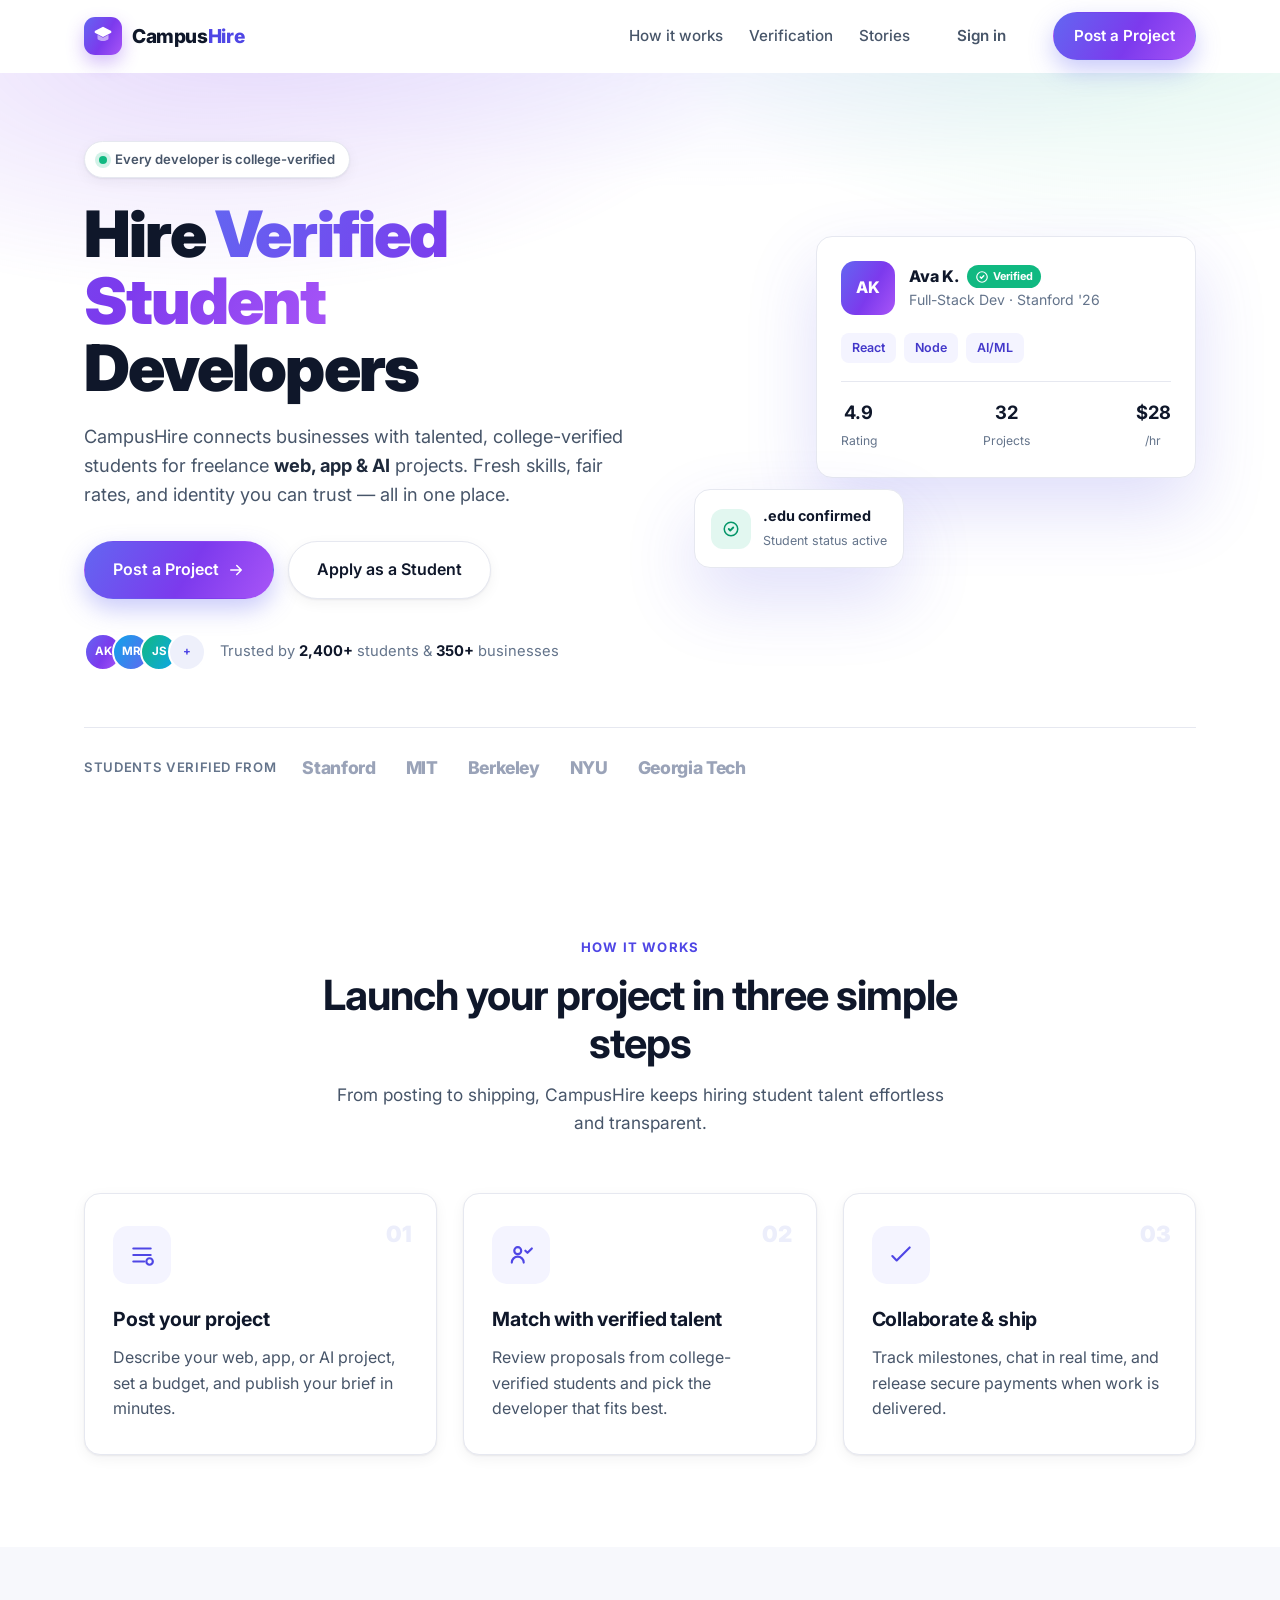
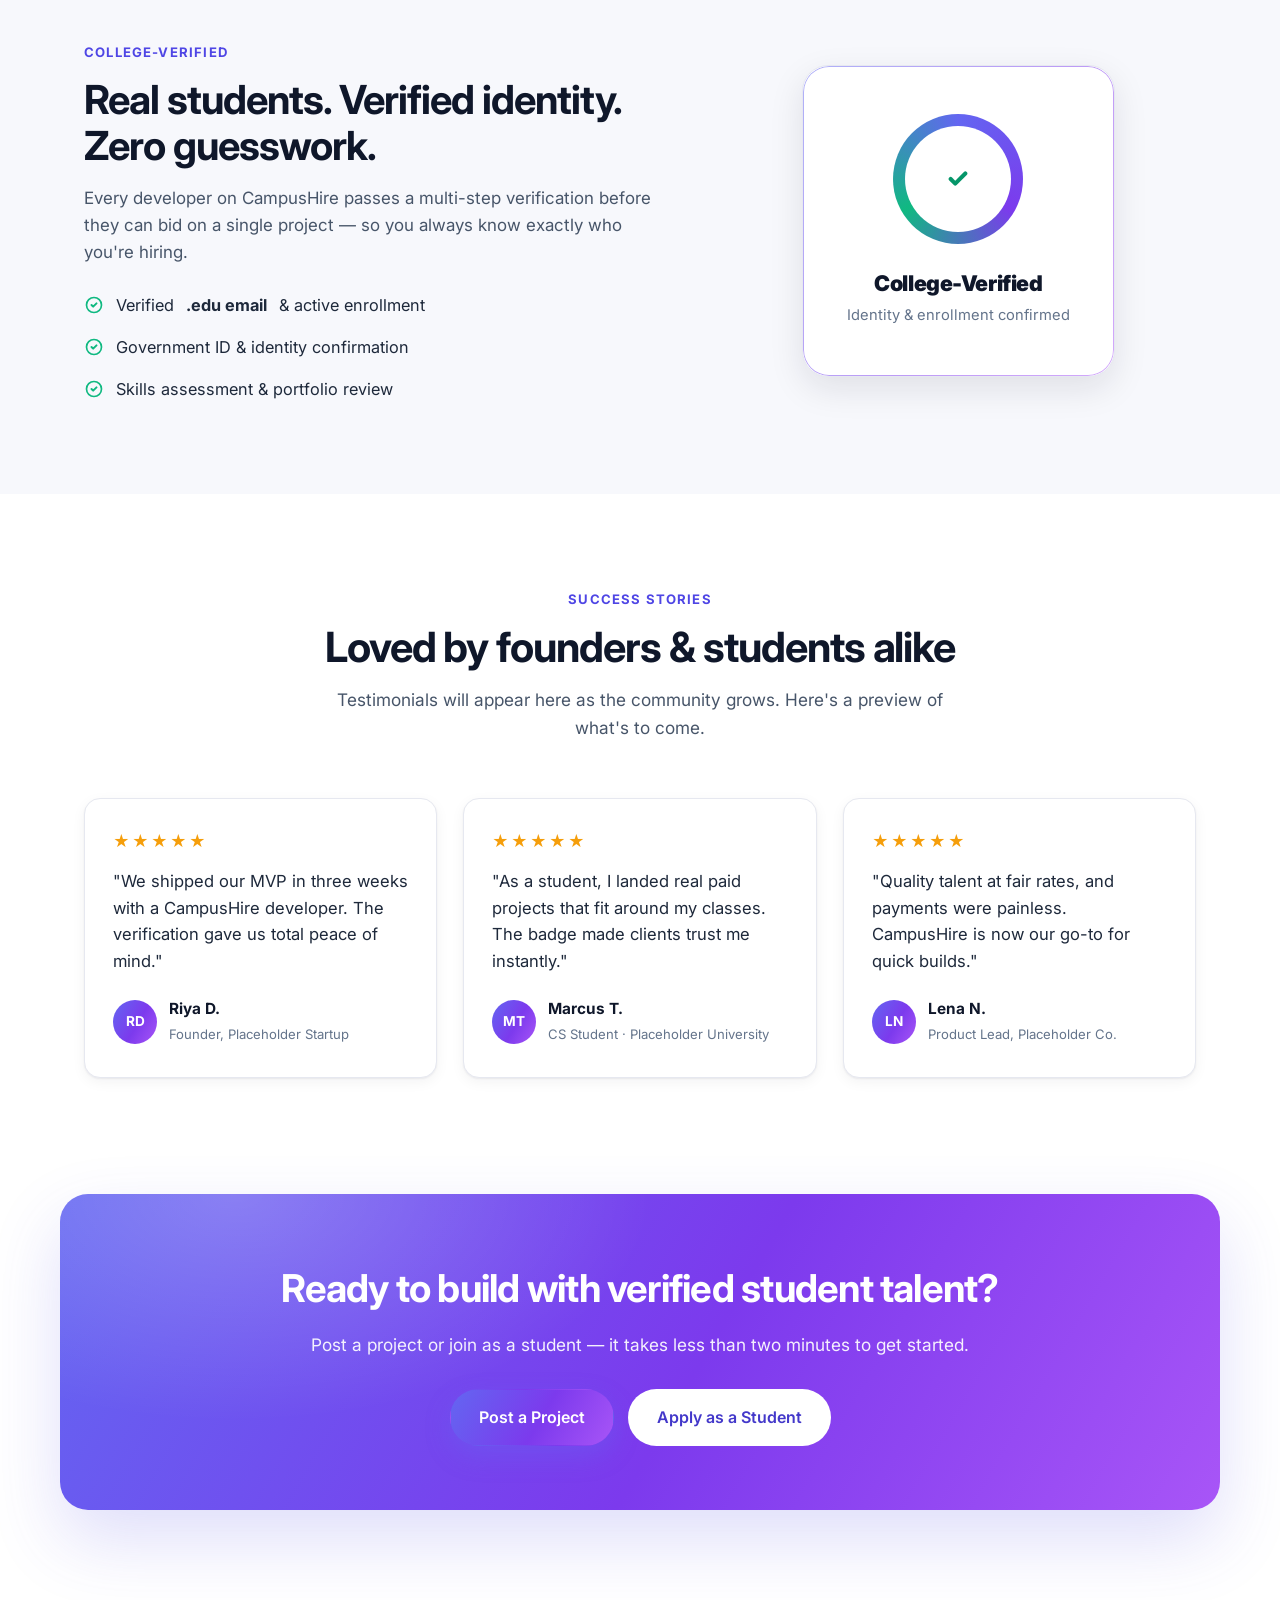
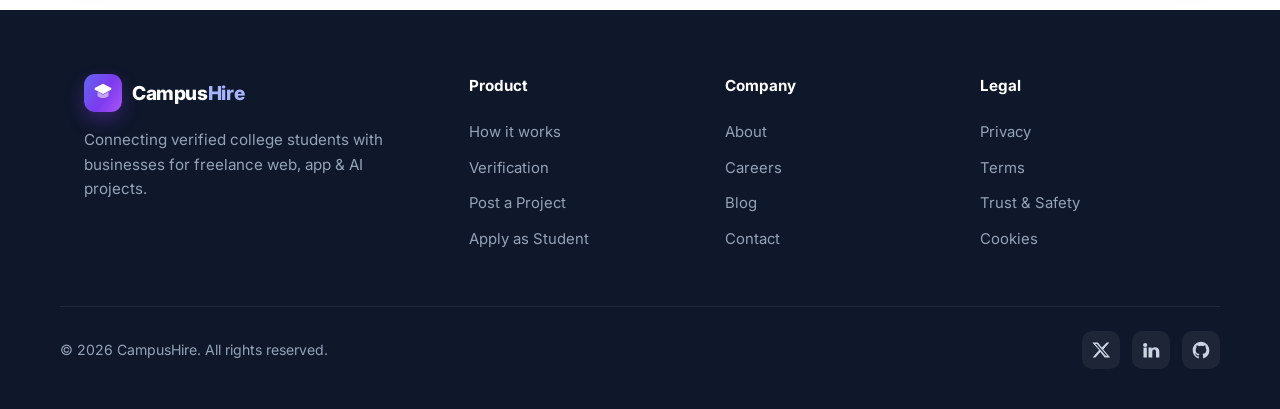
==== index.html @ ed6acf0d "Add CampusHire SaaS landing page - Hero with 'Hire Verified Student Developers' headline, subheadlin" ====
<!DOCTYPE html>
<html lang="en">
<head>
  <meta charset="UTF-8" />
  <meta name="viewport" content="width=device-width, initial-scale=1.0" />
  <meta name="description" content="CampusHire connects verified college student developers with businesses for freelance web, app, and AI projects." />
  <title>CampusHire — Hire Verified Student Developers</title>
  <link rel="preconnect" href="https://fonts.googleapis.com" />
  <link rel="preconnect" href="https://fonts.gstatic.com" crossorigin />
  <link href="https://fonts.googleapis.com/css2?family=Inter:wght@400;500;600;700;800;900&display=swap" rel="stylesheet" />
  <link rel="stylesheet" href="styles.css" />
</head>
<body>

  <!-- ============ NAVBAR ============ -->
  <header class="nav" id="nav">
    <div class="container nav__inner">
      <a href="#" class="brand" aria-label="CampusHire home">
        <span class="brand__mark">
          <svg width="22" height="22" viewBox="0 0 24 24" fill="none" aria-hidden="true">
            <path d="M12 2 3 6.5v2L12 13l9-4.5v-2L12 2Z" fill="currentColor"/>
            <path d="M6 10.5v4.2c0 .6.35 1.15.9 1.42C8.5 16.9 10.2 17.5 12 17.5s3.5-.6 5.1-1.38c.55-.27.9-.82.9-1.42v-4.2L12 14l-6-3.5Z" fill="currentColor" opacity=".55"/>
          </svg>
        </span>
        <span class="brand__name">Campus<span>Hire</span></span>
      </a>

      <nav class="nav__links" id="navLinks" aria-label="Primary">
        <a href="#how">How it works</a>
        <a href="#verified">Verification</a>
        <a href="#testimonials">Stories</a>
        <a href="#" class="btn btn--ghost">Sign in</a>
        <a href="#cta" class="btn btn--primary">Post a Project</a>
      </nav>

      <button class="nav__toggle" id="navToggle" aria-label="Toggle menu" aria-expanded="false">
        <span></span><span></span><span></span>
      </button>
    </div>
  </header>

  <main>
    <!-- ============ HERO ============ -->
    <section class="hero">
      <div class="hero__glow" aria-hidden="true"></div>
      <div class="container hero__inner">
        <div class="hero__copy">
          <span class="pill">
            <span class="pill__dot"></span>
            Every developer is college-verified
          </span>
          <h1 class="hero__title">
            Hire <span class="grad">Verified Student</span> Developers
          </h1>
          <p class="hero__sub">
            CampusHire connects businesses with talented, college-verified students for
            freelance <strong>web, app &amp; AI</strong> projects. Fresh skills, fair rates,
            and identity you can trust — all in one place.
          </p>
          <div class="hero__cta">
            <a href="#cta" class="btn btn--primary btn--lg">
              Post a Project
              <svg width="18" height="18" viewBox="0 0 24 24" fill="none" aria-hidden="true"><path d="M5 12h14M13 6l6 6-6 6" stroke="currentColor" stroke-width="2" stroke-linecap="round" stroke-linejoin="round"/></svg>
            </a>
            <a href="#cta" class="btn btn--outline btn--lg">Apply as a Student</a>
          </div>
          <div class="hero__proof">
            <div class="avatars" aria-hidden="true">
              <span>AK</span><span>MR</span><span>JS</span><span>+</span>
            </div>
            <p>Trusted by <strong>2,400+</strong> students &amp; <strong>350+</strong> businesses</p>
          </div>
        </div>

        <!-- Hero visual / mock profile card -->
        <div class="hero__visual" aria-hidden="true">
          <div class="mockcard mockcard--main">
            <div class="mockcard__head">
              <div class="mockcard__avatar">AK</div>
              <div>
                <div class="mockcard__name">
                  Ava K.
                  <span class="verified">
                    <svg width="14" height="14" viewBox="0 0 24 24" fill="none"><path d="m9 12 2 2 4-4" stroke="#fff" stroke-width="2.4" stroke-linecap="round" stroke-linejoin="round"/><circle cx="12" cy="12" r="9" stroke="#fff" stroke-width="2"/></svg>
                    Verified
                  </span>
                </div>
                <div class="mockcard__role">Full-Stack Dev · Stanford '26</div>
              </div>
            </div>
            <div class="mockcard__tags">
              <span>React</span><span>Node</span><span>AI/ML</span>
            </div>
            <div class="mockcard__stats">
              <div><strong>4.9</strong><small>Rating</small></div>
              <div><strong>32</strong><small>Projects</small></div>
              <div><strong>$28</strong><small>/hr</small></div>
            </div>
          </div>
          <div class="mockcard mockcard--float">
            <div class="mockcard__badge">
              <svg width="18" height="18" viewBox="0 0 24 24" fill="none"><path d="m9 12 2 2 4-4" stroke="currentColor" stroke-width="2.4" stroke-linecap="round" stroke-linejoin="round"/><circle cx="12" cy="12" r="9" stroke="currentColor" stroke-width="2"/></svg>
            </div>
            <div>
              <strong>.edu confirmed</strong>
              <small>Student status active</small>
            </div>
          </div>
        </div>
      </div>

      <!-- Logo strip -->
      <div class="container">
        <div class="logostrip">
          <span>Students verified from</span>
          <div class="logostrip__list">
            <span>Stanford</span><span>MIT</span><span>Berkeley</span><span>NYU</span><span>Georgia Tech</span>
          </div>
        </div>
      </div>
    </section>

    <!-- ============ HOW IT WORKS ============ -->
    <section class="section" id="how">
      <div class="container">
        <div class="section__head">
          <span class="eyebrow">How it works</span>
          <h2>Launch your project in three simple steps</h2>
          <p>From posting to shipping, CampusHire keeps hiring student talent effortless and transparent.</p>
        </div>

        <div class="steps">
          <article class="step">
            <span class="step__num">01</span>
            <div class="step__icon">
              <svg width="26" height="26" viewBox="0 0 24 24" fill="none"><path d="M4 6h16M4 12h16M4 18h10" stroke="currentColor" stroke-width="2" stroke-linecap="round"/><circle cx="19" cy="18" r="3" stroke="currentColor" stroke-width="2"/></svg>
            </div>
            <h3>Post your project</h3>
            <p>Describe your web, app, or AI project, set a budget, and publish your brief in minutes.</p>
          </article>

          <article class="step">
            <span class="step__num">02</span>
            <div class="step__icon">
              <svg width="26" height="26" viewBox="0 0 24 24" fill="none"><circle cx="9" cy="8" r="3.2" stroke="currentColor" stroke-width="2"/><path d="M3.5 19a5.5 5.5 0 0 1 11 0" stroke="currentColor" stroke-width="2" stroke-linecap="round"/><path d="m16 8 2 2 4-4" stroke="currentColor" stroke-width="2" stroke-linecap="round" stroke-linejoin="round"/></svg>
            </div>
            <h3>Match with verified talent</h3>
            <p>Review proposals from college-verified students and pick the developer that fits best.</p>
          </article>

          <article class="step">
            <span class="step__num">03</span>
            <div class="step__icon">
              <svg width="26" height="26" viewBox="0 0 24 24" fill="none"><path d="M4 13l4 4L20 5" stroke="currentColor" stroke-width="2" stroke-linecap="round" stroke-linejoin="round"/></svg>
            </div>
            <h3>Collaborate &amp; ship</h3>
            <p>Track milestones, chat in real time, and release secure payments when work is delivered.</p>
          </article>
        </div>
      </div>
    </section>

    <!-- ============ TRUST / VERIFICATION ============ -->
    <section class="section section--tint" id="verified">
      <div class="container verify">
        <div class="verify__copy">
          <span class="eyebrow">College-verified</span>
          <h2>Real students. Verified identity. Zero guesswork.</h2>
          <p>Every developer on CampusHire passes a multi-step verification before they can bid on a single project — so you always know exactly who you're hiring.</p>
          <ul class="checklist">
            <li>
              <svg width="20" height="20" viewBox="0 0 24 24" fill="none"><path d="m9 12 2 2 4-4" stroke="currentColor" stroke-width="2.4" stroke-linecap="round" stroke-linejoin="round"/><circle cx="12" cy="12" r="9" stroke="currentColor" stroke-width="2"/></svg>
              Verified <strong>.edu email</strong> &amp; active enrollment
            </li>
            <li>
              <svg width="20" height="20" viewBox="0 0 24 24" fill="none"><path d="m9 12 2 2 4-4" stroke="currentColor" stroke-width="2.4" stroke-linecap="round" stroke-linejoin="round"/><circle cx="12" cy="12" r="9" stroke="currentColor" stroke-width="2"/></svg>
              Government ID &amp; identity confirmation
            </li>
            <li>
              <svg width="20" height="20" viewBox="0 0 24 24" fill="none"><path d="m9 12 2 2 4-4" stroke="currentColor" stroke-width="2.4" stroke-linecap="round" stroke-linejoin="round"/><circle cx="12" cy="12" r="9" stroke="currentColor" stroke-width="2"/></svg>
              Skills assessment &amp; portfolio review
            </li>
          </ul>
        </div>

        <!-- Verified badge concept -->
        <div class="verify__badge">
          <div class="badge">
            <div class="badge__ring">
              <div class="badge__core">
                <svg width="44" height="44" viewBox="0 0 24 24" fill="none"><path d="m8 12 2.5 2.5L16 9" stroke="currentColor" stroke-width="2.2" stroke-linecap="round" stroke-linejoin="round"/></svg>
              </div>
            </div>
            <div class="badge__label">College-Verified</div>
            <div class="badge__sub">Identity &amp; enrollment confirmed</div>
          </div>
        </div>
      </div>
    </section>

    <!-- ============ TESTIMONIALS ============ -->
    <section class="section" id="testimonials">
      <div class="container">
        <div class="section__head">
          <span class="eyebrow">Success stories</span>
          <h2>Loved by founders &amp; students alike</h2>
          <p>Testimonials will appear here as the community grows. Here's a preview of what's to come.</p>
        </div>

        <div class="testimonials">
          <figure class="quote">
            <div class="quote__stars">★★★★★</div>
            <blockquote>"We shipped our MVP in three weeks with a CampusHire developer. The verification gave us total peace of mind."</blockquote>
            <figcaption>
              <span class="quote__avatar">RD</span>
              <span>
                <strong>Riya D.</strong>
                <small>Founder, Placeholder Startup</small>
              </span>
            </figcaption>
          </figure>

          <figure class="quote">
            <div class="quote__stars">★★★★★</div>
            <blockquote>"As a student, I landed real paid projects that fit around my classes. The badge made clients trust me instantly."</blockquote>
            <figcaption>
              <span class="quote__avatar">MT</span>
              <span>
                <strong>Marcus T.</strong>
                <small>CS Student · Placeholder University</small>
              </span>
            </figcaption>
          </figure>

          <figure class="quote">
            <div class="quote__stars">★★★★★</div>
            <blockquote>"Quality talent at fair rates, and payments were painless. CampusHire is now our go-to for quick builds."</blockquote>
            <figcaption>
              <span class="quote__avatar">LN</span>
              <span>
                <strong>Lena N.</strong>
                <small>Product Lead, Placeholder Co.</small>
              </span>
            </figcaption>
          </figure>
        </div>
      </div>
    </section>

    <!-- ============ CTA BAND ============ -->
    <section class="ctaband" id="cta">
      <div class="container ctaband__inner">
        <h2>Ready to build with verified student talent?</h2>
        <p>Post a project or join as a student — it takes less than two minutes to get started.</p>
        <div class="ctaband__buttons">
          <a href="#" class="btn btn--primary btn--lg">Post a Project</a>
          <a href="#" class="btn btn--light btn--lg">Apply as a Student</a>
        </div>
      </div>
    </section>
  </main>

  <!-- ============ FOOTER ============ -->
  <footer class="footer">
    <div class="container footer__inner">
      <div class="footer__brand">
        <a href="#" class="brand brand--light">
          <span class="brand__mark">
            <svg width="22" height="22" viewBox="0 0 24 24" fill="none" aria-hidden="true">
              <path d="M12 2 3 6.5v2L12 13l9-4.5v-2L12 2Z" fill="currentColor"/>
              <path d="M6 10.5v4.2c0 .6.35 1.15.9 1.42C8.5 16.9 10.2 17.5 12 17.5s3.5-.6 5.1-1.38c.55-.27.9-.82.9-1.42v-4.2L12 14l-6-3.5Z" fill="currentColor" opacity=".55"/>
            </svg>
          </span>
          <span class="brand__name">Campus<span>Hire</span></span>
        </a>
        <p>Connecting verified college students with businesses for freelance web, app &amp; AI projects.</p>
      </div>

      <nav class="footer__col" aria-label="Product">
        <h4>Product</h4>
        <a href="#how">How it works</a>
        <a href="#verified">Verification</a>
        <a href="#cta">Post a Project</a>
        <a href="#cta">Apply as Student</a>
      </nav>

      <nav class="footer__col" aria-label="Company">
        <h4>Company</h4>
        <a href="#">About</a>
        <a href="#">Careers</a>
        <a href="#">Blog</a>
        <a href="#">Contact</a>
      </nav>

      <nav class="footer__col" aria-label="Legal">
        <h4>Legal</h4>
        <a href="#">Privacy</a>
        <a href="#">Terms</a>
        <a href="#">Trust &amp; Safety</a>
        <a href="#">Cookies</a>
      </nav>
    </div>

    <div class="container footer__bottom">
      <p>© <span id="year">2026</span> CampusHire. All rights reserved.</p>
      <div class="footer__social">
        <a href="#" aria-label="Twitter"><svg width="20" height="20" viewBox="0 0 24 24" fill="currentColor"><path d="M18.9 3H22l-7.3 8.3L23 21h-6.6l-5.2-6.6L5.3 21H2l7.8-8.9L1.5 3h6.8l4.7 6.1L18.9 3Zm-1.2 16h1.8L7.1 4.8H5.2L17.7 19Z"/></svg></a>
        <a href="#" aria-label="LinkedIn"><svg width="20" height="20" viewBox="0 0 24 24" fill="currentColor"><path d="M4.98 3.5A2.5 2.5 0 1 1 5 8.5a2.5 2.5 0 0 1 0-5ZM3 9h4v12H3V9Zm6 0h3.8v1.7h.05c.53-1 1.83-2.05 3.76-2.05C20.4 8.65 22 10.6 22 14v7h-4v-6.2c0-1.48-.03-3.38-2.06-3.38-2.06 0-2.38 1.6-2.38 3.27V21H9V9Z"/></svg></a>
        <a href="#" aria-label="GitHub"><svg width="20" height="20" viewBox="0 0 24 24" fill="currentColor"><path d="M12 2C6.48 2 2 6.58 2 12.25c0 4.53 2.87 8.37 6.84 9.73.5.09.68-.22.68-.49v-1.7c-2.78.62-3.37-1.36-3.37-1.36-.46-1.18-1.11-1.5-1.11-1.5-.91-.63.07-.62.07-.62 1 .07 1.53 1.05 1.53 1.05.89 1.56 2.34 1.11 2.91.85.09-.66.35-1.11.63-1.36-2.22-.26-4.56-1.14-4.56-5.05 0-1.12.39-2.03 1.03-2.75-.1-.26-.45-1.3.1-2.71 0 0 .84-.28 2.75 1.05a9.3 9.3 0 0 1 5 0c1.91-1.33 2.75-1.05 2.75-1.05.55 1.41.2 2.45.1 2.71.64.72 1.03 1.63 1.03 2.75 0 3.92-2.34 4.78-4.57 5.04.36.32.68.94.68 1.9v2.82c0 .27.18.59.69.49A10.26 10.26 0 0 0 22 12.25C22 6.58 17.52 2 12 2Z"/></svg></a>
      </div>
    </div>
  </footer>

  <script src="script.js"></script>
</body>
</html>
---- styles.css ----
/* =========================================================
   CampusHire — Landing Page Styles
   Clean, modern SaaS aesthetic · mobile responsive
   ========================================================= */

:root {
  --indigo: #4f46e5;
  --indigo-600: #4338ca;
  --violet: #7c3aed;
  --emerald: #10b981;
  --emerald-600: #059669;

  --ink: #0f172a;
  --ink-2: #1e293b;
  --slate: #475569;
  --muted: #64748b;
  --line: #e6e8f0;
  --bg: #ffffff;
  --bg-soft: #f7f8fc;
  --tint: #f4f4ff;

  --radius: 16px;
  --radius-sm: 12px;
  --radius-lg: 26px;
  --shadow-sm: 0 1px 2px rgba(15, 23, 42, .06), 0 4px 14px rgba(15, 23, 42, .05);
  --shadow-md: 0 12px 34px rgba(15, 23, 42, .10);
  --shadow-lg: 0 30px 70px rgba(79, 70, 229, .18);

  --grad: linear-gradient(120deg, #6366f1, #7c3aed 55%, #a855f7);
  --maxw: 1160px;
}

* { box-sizing: border-box; margin: 0; padding: 0; }

html { scroll-behavior: smooth; }

body {
  font-family: "Inter", system-ui, -apple-system, Segoe UI, Roboto, sans-serif;
  color: var(--ink);
  background: var(--bg);
  line-height: 1.6;
  -webkit-font-smoothing: antialiased;
  text-rendering: optimizeLegibility;
}

img, svg { display: block; }
a { color: inherit; text-decoration: none; }

.container {
  width: 100%;
  max-width: var(--maxw);
  margin-inline: auto;
  padding-inline: 24px;
}

/* ---------- Buttons ---------- */
.btn {
  display: inline-flex;
  align-items: center;
  justify-content: center;
  gap: 8px;
  font-weight: 600;
  font-size: .95rem;
  padding: 11px 20px;
  border-radius: 999px;
  border: 1px solid transparent;
  cursor: pointer;
  transition: transform .18s ease, box-shadow .18s ease, background .18s ease, color .18s ease, border-color .18s ease;
  white-space: nowrap;
}
.btn--lg { padding: 15px 28px; font-size: 1rem; }
.btn--primary {
  background: var(--grad);
  color: #fff;
  box-shadow: 0 10px 24px rgba(99, 102, 241, .35);
}
.btn--primary:hover { transform: translateY(-2px); box-shadow: 0 16px 34px rgba(99, 102, 241, .42); }
.btn--outline {
  background: #fff;
  color: var(--ink);
  border-color: var(--line);
  box-shadow: var(--shadow-sm);
}
.btn--outline:hover { transform: translateY(-2px); border-color: #cdd0e6; }
.btn--ghost { background: transparent; color: var(--slate); }
.btn--ghost:hover { color: var(--ink); }
.btn--light { background: #fff; color: var(--indigo-600); }
.btn--light:hover { transform: translateY(-2px); box-shadow: 0 16px 34px rgba(0,0,0,.16); }

/* ---------- Brand ---------- */
.brand { display: inline-flex; align-items: center; gap: 10px; font-weight: 800; }
.brand__mark {
  display: grid; place-items: center;
  width: 38px; height: 38px;
  border-radius: 11px;
  background: var(--grad);
  color: #fff;
  box-shadow: 0 8px 18px rgba(124, 58, 237, .32);
}
.brand__name { font-size: 1.2rem; letter-spacing: -.02em; }
.brand__name span { color: var(--indigo); }
.brand--light .brand__name, .brand--light { color: #fff; }
.brand--light .brand__name span { color: #a5b4fc; }

/* ---------- Navbar ---------- */
.nav {
  position: sticky; top: 0; z-index: 50;
  background: rgba(255, 255, 255, .8);
  backdrop-filter: saturate(160%) blur(14px);
  border-bottom: 1px solid transparent;
  transition: border-color .25s ease, box-shadow .25s ease;
}
.nav.is-scrolled { border-color: var(--line); box-shadow: var(--shadow-sm); }
.nav__inner { display: flex; align-items: center; justify-content: space-between; height: 72px; }
.nav__links { display: flex; align-items: center; gap: 26px; }
.nav__links > a:not(.btn) { color: var(--slate); font-weight: 500; font-size: .95rem; }
.nav__links > a:not(.btn):hover { color: var(--ink); }

.nav__toggle {
  display: none;
  flex-direction: column; gap: 5px;
  background: none; border: none; cursor: pointer; padding: 8px;
}
.nav__toggle span {
  width: 24px; height: 2px; background: var(--ink); border-radius: 2px;
  transition: transform .25s ease, opacity .2s ease;
}
.nav__toggle[aria-expanded="true"] span:nth-child(1) { transform: translateY(7px) rotate(45deg); }
.nav__toggle[aria-expanded="true"] span:nth-child(2) { opacity: 0; }
.nav__toggle[aria-expanded="true"] span:nth-child(3) { transform: translateY(-7px) rotate(-45deg); }

/* ---------- Hero ---------- */
.hero { position: relative; overflow: hidden; padding-top: 68px; }
.hero__glow {
  position: absolute; inset: -20% -10% auto -10%; height: 640px; z-index: 0;
  background:
    radial-gradient(50% 55% at 22% 20%, rgba(124, 58, 237, .18), transparent 70%),
    radial-gradient(45% 55% at 82% 12%, rgba(16, 185, 129, .14), transparent 70%),
    radial-gradient(60% 60% at 55% 0%, rgba(99, 102, 241, .16), transparent 70%);
  filter: blur(6px);
  pointer-events: none;
}
.hero__inner {
  position: relative; z-index: 1;
  display: grid; grid-template-columns: 1.05fr .95fr;
  gap: 56px; align-items: center;
  padding-bottom: 56px;
}
.hero__copy { max-width: 600px; }

.pill {
  display: inline-flex; align-items: center; gap: 8px;
  background: #fff; border: 1px solid var(--line);
  color: var(--slate); font-weight: 600; font-size: .82rem;
  padding: 7px 14px; border-radius: 999px; box-shadow: var(--shadow-sm);
}
.pill__dot {
  width: 8px; height: 8px; border-radius: 50%; background: var(--emerald);
  box-shadow: 0 0 0 4px rgba(16, 185, 129, .18);
}

.hero__title {
  margin-top: 22px;
  font-size: clamp(2.4rem, 5.4vw, 4rem);
  line-height: 1.05;
  letter-spacing: -.03em;
  font-weight: 900;
}
.grad {
  background: var(--grad);
  -webkit-background-clip: text; background-clip: text; color: transparent;
}
.hero__sub {
  margin-top: 20px; font-size: 1.14rem; color: var(--slate); max-width: 540px;
}
.hero__sub strong { color: var(--ink-2); }

.hero__cta { display: flex; flex-wrap: wrap; gap: 14px; margin-top: 32px; }

.hero__proof { display: flex; align-items: center; gap: 14px; margin-top: 34px; }
.hero__proof p { color: var(--muted); font-size: .92rem; }
.hero__proof strong { color: var(--ink); }
.avatars { display: flex; }
.avatars span {
  width: 38px; height: 38px; border-radius: 50%;
  display: grid; place-items: center;
  font-size: .72rem; font-weight: 700; color: #fff;
  border: 2px solid #fff; margin-left: -10px;
  background: var(--grad);
}
.avatars span:first-child { margin-left: 0; }
.avatars span:nth-child(2) { background: linear-gradient(120deg, #0ea5e9, #6366f1); }
.avatars span:nth-child(3) { background: linear-gradient(120deg, #10b981, #0ea5e9); }
.avatars span:last-child { background: #eef0fb; color: var(--indigo); }

/* ---------- Hero visual ---------- */
.hero__visual { position: relative; min-height: 340px; }
.mockcard {
  background: #fff; border: 1px solid var(--line);
  border-radius: var(--radius); box-shadow: var(--shadow-lg);
}
.mockcard--main {
  padding: 24px; max-width: 380px; margin-left: auto;
  animation: floatY 6s ease-in-out infinite;
}
.mockcard__head { display: flex; align-items: center; gap: 14px; }
.mockcard__avatar {
  width: 54px; height: 54px; border-radius: 14px; flex-shrink: 0;
  display: grid; place-items: center; color: #fff; font-weight: 800;
  background: var(--grad);
}
.mockcard__name { display: flex; align-items: center; gap: 8px; font-weight: 800; }
.verified {
  display: inline-flex; align-items: center; gap: 4px;
  background: var(--emerald); color: #fff;
  font-size: .68rem; font-weight: 700;
  padding: 3px 8px; border-radius: 999px;
}
.mockcard__role { color: var(--muted); font-size: .88rem; }
.mockcard__tags { display: flex; gap: 8px; margin: 18px 0; flex-wrap: wrap; }
.mockcard__tags span {
  background: var(--tint); color: var(--indigo-600);
  font-size: .78rem; font-weight: 600; padding: 5px 11px; border-radius: 8px;
}
.mockcard__stats { display: flex; justify-content: space-between; border-top: 1px solid var(--line); padding-top: 16px; }
.mockcard__stats div { text-align: center; }
.mockcard__stats strong { display: block; font-size: 1.15rem; }
.mockcard__stats small { color: var(--muted); font-size: .76rem; }

.mockcard--float {
  position: absolute; left: 0; bottom: 8px;
  display: flex; align-items: center; gap: 12px;
  padding: 14px 16px; max-width: 250px;
  animation: floatY 6s ease-in-out infinite 1.2s;
}
.mockcard__badge {
  width: 40px; height: 40px; border-radius: 12px; flex-shrink: 0;
  display: grid; place-items: center;
  background: rgba(16, 185, 129, .12); color: var(--emerald-600);
}
.mockcard--float strong { display: block; font-size: .9rem; }
.mockcard--float small { color: var(--muted); font-size: .78rem; }

@keyframes floatY { 50% { transform: translateY(-12px); } }

/* ---------- Logo strip ---------- */
.logostrip {
  display: flex; align-items: center; gap: 26px; flex-wrap: wrap;
  padding: 26px 0 60px; border-top: 1px solid var(--line);
}
.logostrip > span { color: var(--muted); font-size: .82rem; font-weight: 600; text-transform: uppercase; letter-spacing: .05em; }
.logostrip__list { display: flex; gap: 30px; flex-wrap: wrap; }
.logostrip__list span { color: #9aa3b8; font-weight: 800; font-size: 1.1rem; letter-spacing: -.02em; }

/* ---------- Sections ---------- */
.section { padding: 92px 0; }
.section--tint { background: var(--bg-soft); }
.section__head { max-width: 640px; margin: 0 auto 56px; text-align: center; }
.eyebrow {
  display: inline-block; color: var(--indigo);
  font-weight: 700; font-size: .82rem; text-transform: uppercase; letter-spacing: .09em;
  margin-bottom: 14px;
}
.section__head h2 { font-size: clamp(1.8rem, 3.4vw, 2.6rem); letter-spacing: -.025em; line-height: 1.15; }
.section__head p { margin-top: 14px; color: var(--slate); font-size: 1.08rem; }

/* ---------- How it works ---------- */
.steps { display: grid; grid-template-columns: repeat(3, 1fr); gap: 26px; }
.step {
  position: relative; background: #fff; border: 1px solid var(--line);
  border-radius: var(--radius); padding: 32px 28px;
  box-shadow: var(--shadow-sm);
  transition: transform .22s ease, box-shadow .22s ease, border-color .22s ease;
}
.step:hover { transform: translateY(-6px); box-shadow: var(--shadow-md); border-color: #d9dcf0; }
.step__num {
  position: absolute; top: 22px; right: 24px;
  font-size: 1.4rem; font-weight: 900; color: #eceefb;
}
.step__icon {
  width: 58px; height: 58px; border-radius: 15px;
  display: grid; place-items: center; margin-bottom: 20px;
  background: var(--tint); color: var(--indigo);
}
.step h3 { font-size: 1.22rem; letter-spacing: -.01em; }
.step p { margin-top: 10px; color: var(--slate); }

/* ---------- Verification ---------- */
.verify {
  display: grid; grid-template-columns: 1.1fr .9fr; gap: 56px; align-items: center;
}
.verify__copy h2 { font-size: clamp(1.8rem, 3.2vw, 2.5rem); letter-spacing: -.025em; line-height: 1.15; }
.verify__copy p { margin-top: 16px; color: var(--slate); font-size: 1.06rem; }
.checklist { list-style: none; margin-top: 26px; display: grid; gap: 16px; }
.checklist li { display: flex; align-items: center; gap: 12px; color: var(--ink-2); font-size: 1.02rem; }
.checklist svg { color: var(--emerald); flex-shrink: 0; }

.verify__badge { display: grid; place-items: center; }
.badge {
  position: relative; text-align: center;
  background: #fff; border: 1px solid var(--line);
  border-radius: var(--radius-lg); padding: 48px 44px;
  box-shadow: var(--shadow-md);
}
.badge::before {
  content: ""; position: absolute; inset: 0; border-radius: var(--radius-lg);
  padding: 1px; background: var(--grad);
  -webkit-mask: linear-gradient(#000 0 0) content-box, linear-gradient(#000 0 0);
  -webkit-mask-composite: xor; mask-composite: exclude;
  opacity: .5;
}
.badge__ring {
  width: 130px; height: 130px; border-radius: 50%; margin: 0 auto 22px;
  display: grid; place-items: center;
  background: conic-gradient(from 0deg, #6366f1, #7c3aed, #10b981, #6366f1);
  animation: spin 9s linear infinite;
}
.badge__core {
  width: 106px; height: 106px; border-radius: 50%;
  display: grid; place-items: center;
  background: #fff; color: var(--emerald-600);
}
@keyframes spin { to { transform: rotate(360deg); } }
.badge__label { font-size: 1.35rem; font-weight: 900; letter-spacing: -.02em; }
.badge__sub { color: var(--muted); font-size: .92rem; margin-top: 4px; }

/* ---------- Testimonials ---------- */
.testimonials { display: grid; grid-template-columns: repeat(3, 1fr); gap: 26px; }
.quote {
  background: #fff; border: 1px solid var(--line);
  border-radius: var(--radius); padding: 30px 28px;
  box-shadow: var(--shadow-sm);
  transition: transform .22s ease, box-shadow .22s ease;
}
.quote:hover { transform: translateY(-6px); box-shadow: var(--shadow-md); }
.quote__stars { color: #f59e0b; letter-spacing: 2px; font-size: 1rem; }
.quote blockquote { margin-top: 14px; color: var(--ink-2); font-size: 1.04rem; line-height: 1.6; }
.quote figcaption { display: flex; align-items: center; gap: 12px; margin-top: 22px; }
.quote__avatar {
  width: 44px; height: 44px; border-radius: 50%; flex-shrink: 0;
  display: grid; place-items: center; color: #fff; font-weight: 700; font-size: .85rem;
  background: var(--grad);
}
.quote figcaption strong { display: block; font-size: .96rem; }
.quote figcaption small { color: var(--muted); font-size: .82rem; }

/* ---------- CTA band ---------- */
.ctaband { padding: 24px 0 100px; }
.ctaband__inner {
  position: relative; overflow: hidden;
  background: var(--grad); border-radius: 28px;
  padding: 64px 40px; text-align: center; color: #fff;
  box-shadow: var(--shadow-lg);
}
.ctaband__inner::after {
  content: ""; position: absolute; inset: 0;
  background: radial-gradient(60% 120% at 15% 0%, rgba(255,255,255,.22), transparent 60%);
  pointer-events: none;
}
.ctaband h2 { font-size: clamp(1.7rem, 3.2vw, 2.4rem); letter-spacing: -.02em; position: relative; }
.ctaband p { margin-top: 12px; font-size: 1.08rem; opacity: .92; position: relative; }
.ctaband__buttons { display: flex; flex-wrap: wrap; gap: 14px; justify-content: center; margin-top: 30px; position: relative; }

/* ---------- Footer ---------- */
.footer { background: var(--ink); color: #cbd5e1; padding-top: 64px; }
.footer__inner {
  display: grid; grid-template-columns: 1.6fr 1fr 1fr 1fr; gap: 40px;
  padding-bottom: 48px; border-bottom: 1px solid rgba(255,255,255,.08);
}
.footer__brand p { margin-top: 16px; color: #94a3b8; max-width: 320px; font-size: .95rem; }
.footer__col h4 { color: #fff; font-size: .95rem; margin-bottom: 16px; }
.footer__col a { display: block; color: #94a3b8; padding: 6px 0; font-size: .93rem; transition: color .18s ease; }
.footer__col a:hover { color: #fff; }
.footer__bottom {
  display: flex; align-items: center; justify-content: space-between;
  padding: 24px 0 40px; color: #94a3b8; font-size: .88rem; flex-wrap: wrap; gap: 16px;
}
.footer__social { display: flex; gap: 12px; }
.footer__social a {
  width: 38px; height: 38px; border-radius: 10px;
  display: grid; place-items: center; color: #cbd5e1;
  background: rgba(255,255,255,.06); transition: background .18s ease, color .18s ease, transform .18s ease;
}
.footer__social a:hover { background: var(--indigo); color: #fff; transform: translateY(-2px); }

/* ---------- Reveal on scroll ---------- */
.reveal { opacity: 0; transform: translateY(24px); transition: opacity .6s ease, transform .6s ease; }
.reveal.is-visible { opacity: 1; transform: none; }

/* =========================================================
   Responsive
   ========================================================= */
@media (max-width: 960px) {
  .hero__inner { grid-template-columns: 1fr; gap: 40px; }
  .hero__visual { min-height: 300px; }
  .mockcard--main { margin-left: 0; }
  .verify { grid-template-columns: 1fr; gap: 40px; }
  .verify__copy { text-align: center; }
  .checklist li { justify-content: center; }
  .footer__inner { grid-template-columns: 1fr 1fr; gap: 32px; }
  .footer__brand { grid-column: 1 / -1; }
}

@media (max-width: 760px) {
  /* Mobile nav */
  .nav__toggle { display: flex; }
  .nav__links {
    position: absolute; top: 72px; left: 0; right: 0;
    flex-direction: column; align-items: stretch; gap: 6px;
    background: #fff; border-bottom: 1px solid var(--line);
    padding: 16px 24px 24px; box-shadow: var(--shadow-md);
    transform: translateY(-12px); opacity: 0; pointer-events: none;
    transition: transform .22s ease, opacity .22s ease;
  }
  .nav__links.is-open { transform: none; opacity: 1; pointer-events: auto; }
  .nav__links > a:not(.btn) { padding: 10px 4px; border-bottom: 1px solid var(--line); }
  .nav__links .btn { width: 100%; margin-top: 6px; }

  .steps, .testimonials { grid-template-columns: 1fr; }
  .section { padding: 66px 0; }
  .hero__proof { flex-direction: column; align-items: flex-start; }
}

@media (max-width: 480px) {
  .container { padding-inline: 18px; }
  .footer__inner { grid-template-columns: 1fr; }
  .footer__bottom { flex-direction: column; align-items: flex-start; }
  .hero__cta .btn, .ctaband__buttons .btn { width: 100%; }
  .mockcard--float { position: relative; left: 0; bottom: 0; margin-top: 16px; }
}

@media (prefers-reduced-motion: reduce) {
  * { animation: none !important; scroll-behavior: auto; }
  .reveal { opacity: 1; transform: none; }
}
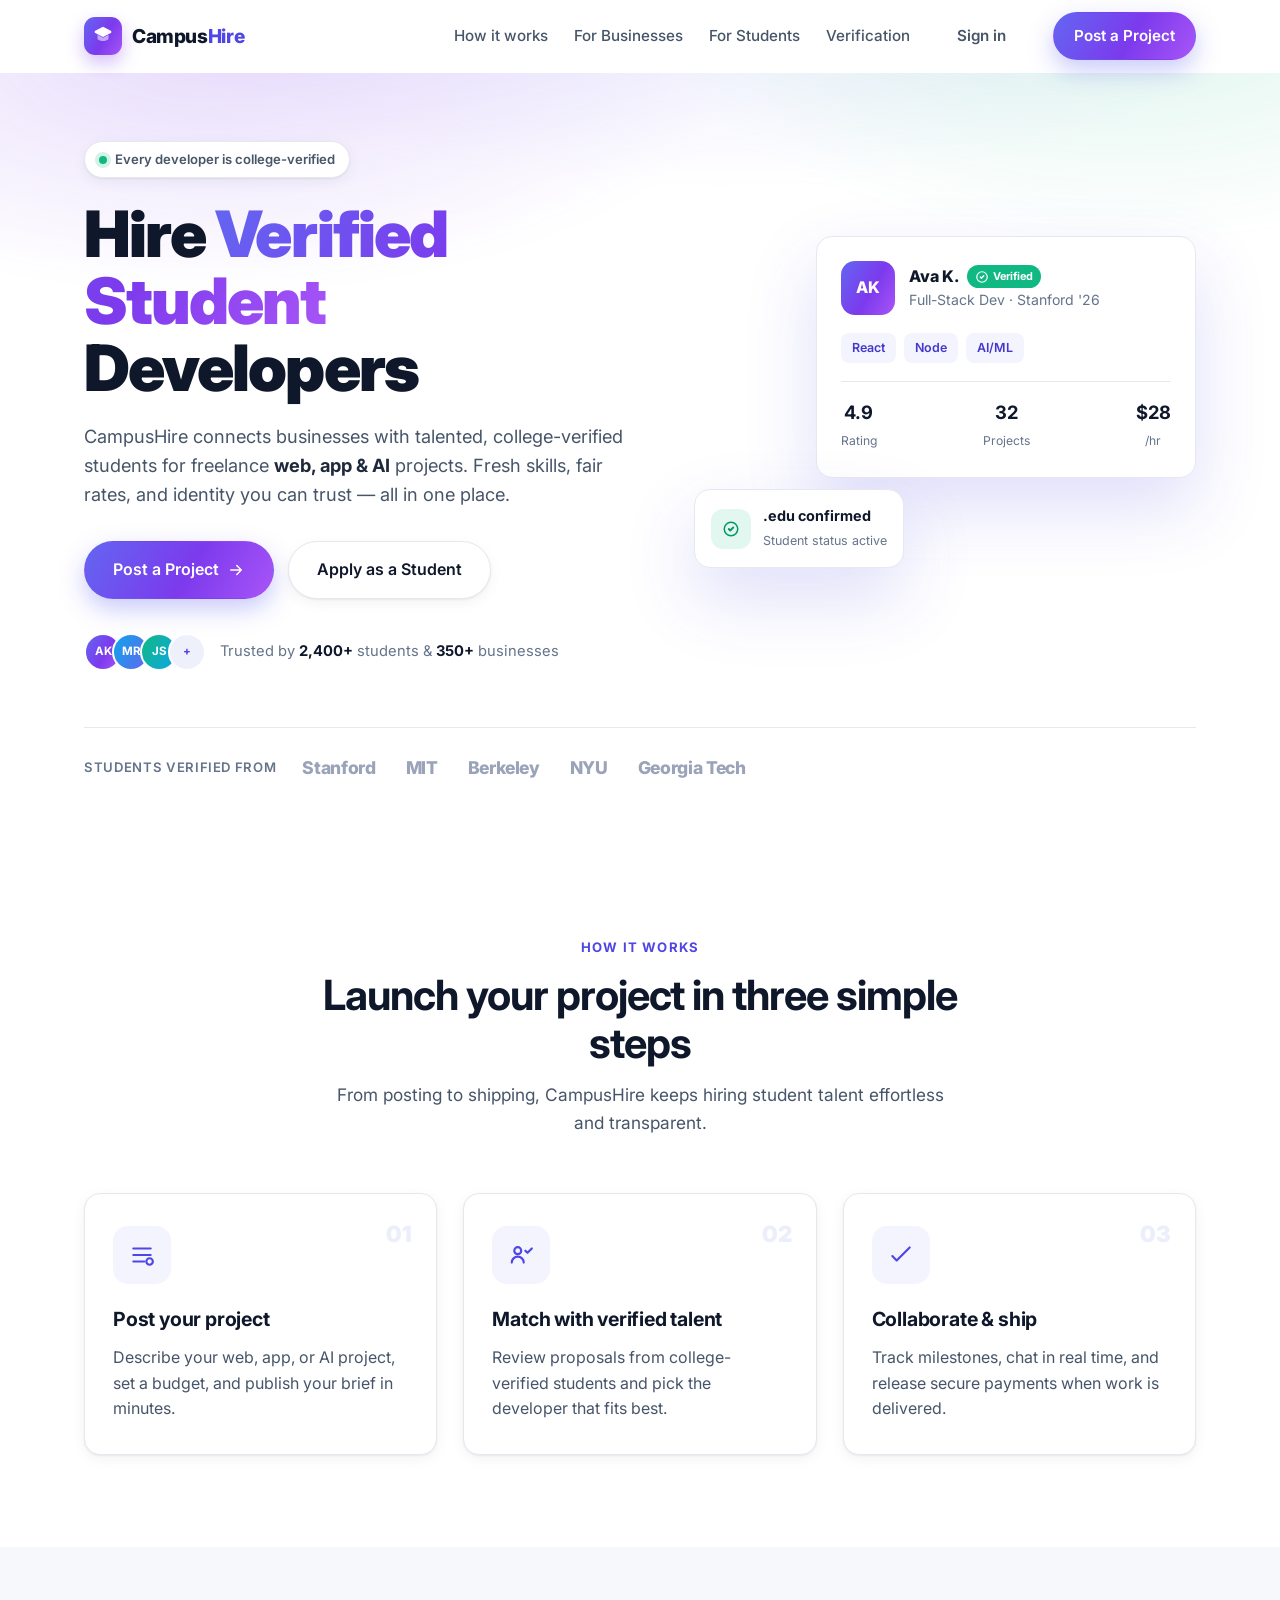
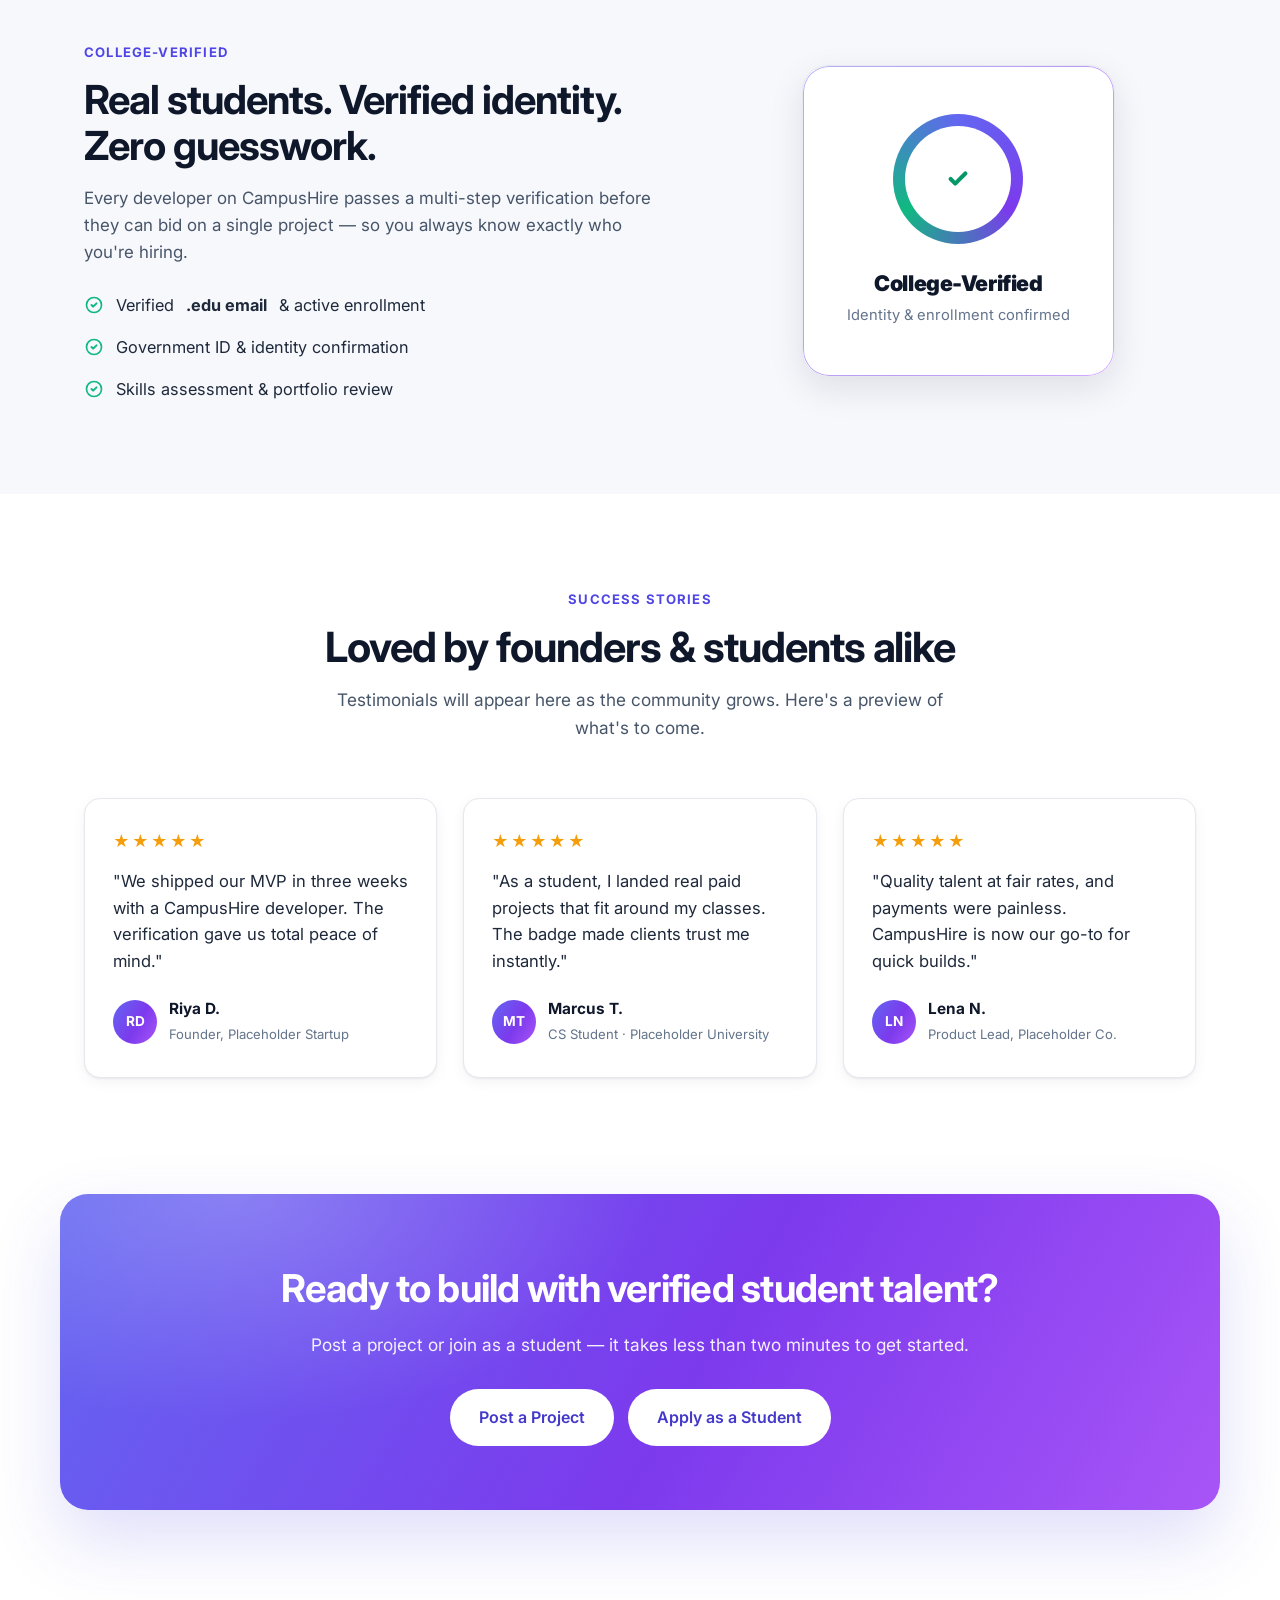
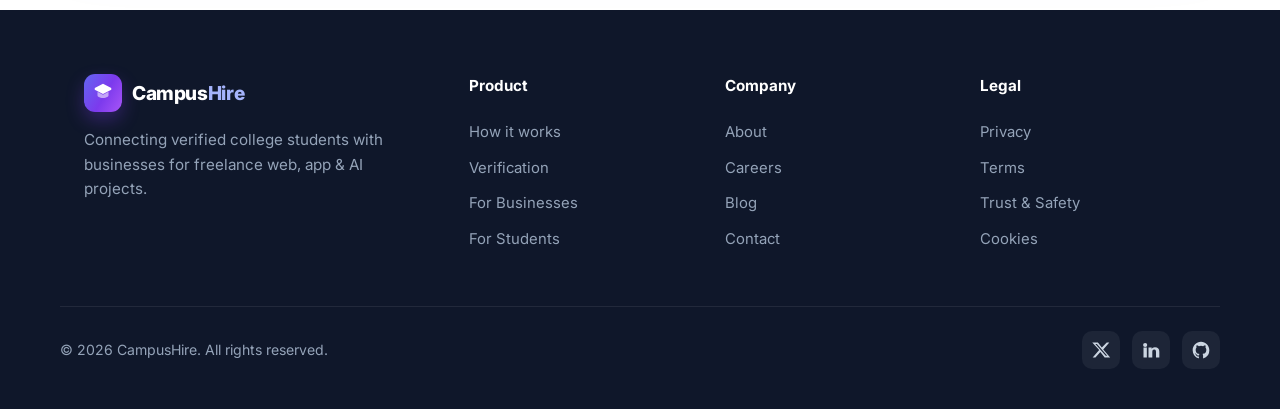
==== commit 995d1622: "Add For Businesses and For Students landing pages - businesses.html: affordable verified-devs hero, " ====
--- a/index.html
+++ b/index.html
@@ -27,10 +27,11 @@
 
       <nav class="nav__links" id="navLinks" aria-label="Primary">
         <a href="#how">How it works</a>
+        <a href="businesses.html">For Businesses</a>
+        <a href="students.html">For Students</a>
         <a href="#verified">Verification</a>
-        <a href="#testimonials">Stories</a>
         <a href="#" class="btn btn--ghost">Sign in</a>
-        <a href="#cta" class="btn btn--primary">Post a Project</a>
+        <a href="businesses.html" class="btn btn--primary">Post a Project</a>
       </nav>
 
       <button class="nav__toggle" id="navToggle" aria-label="Toggle menu" aria-expanded="false">
@@ -253,8 +254,8 @@
         <h2>Ready to build with verified student talent?</h2>
         <p>Post a project or join as a student — it takes less than two minutes to get started.</p>
         <div class="ctaband__buttons">
-          <a href="#" class="btn btn--primary btn--lg">Post a Project</a>
-          <a href="#" class="btn btn--light btn--lg">Apply as a Student</a>
+          <a href="businesses.html" class="btn btn--light btn--lg">Post a Project</a>
+          <a href="students.html" class="btn btn--light btn--lg">Apply as a Student</a>
         </div>
       </div>
     </section>
@@ -280,8 +281,8 @@
         <h4>Product</h4>
         <a href="#how">How it works</a>
         <a href="#verified">Verification</a>
-        <a href="#cta">Post a Project</a>
-        <a href="#cta">Apply as Student</a>
+        <a href="businesses.html">For Businesses</a>
+        <a href="students.html">For Students</a>
       </nav>
 
       <nav class="footer__col" aria-label="Company">
--- a/styles.css
+++ b/styles.css
@@ -433,3 +433,174 @@
   * { animation: none !important; scroll-behavior: auto; }
   .reveal { opacity: 1; transform: none; }
 }
+
+
+/* =========================================================
+   Sub-page shared helpers (Businesses / Students)
+   ========================================================= */
+
+/* Active nav link */
+.nav__links a.is-active { color: var(--indigo); font-weight: 600; }
+
+/* Hero variant: single-column centered intro */
+.hero--center .hero__inner { grid-template-columns: 1fr; text-align: center; }
+.hero--center .hero__copy { max-width: 760px; margin-inline: auto; }
+.hero--center .hero__sub { margin-inline: auto; }
+.hero--center .hero__cta { justify-content: center; }
+.hero--center .hero__proof { justify-content: center; }
+
+/* Section intro that is left-aligned */
+.section__head--left { margin-inline: 0; text-align: left; max-width: 720px; }
+
+/* Two-up header row with action on the right */
+.headrow {
+  display: flex; align-items: flex-end; justify-content: space-between;
+  gap: 24px; margin-bottom: 44px; flex-wrap: wrap;
+}
+.headrow .section__head { margin: 0; text-align: left; }
+
+/* ---------- Feature / benefit cards ---------- */
+.features { display: grid; grid-template-columns: repeat(3, 1fr); gap: 26px; }
+.feature {
+  background: #fff; border: 1px solid var(--line); border-radius: var(--radius);
+  padding: 30px 26px; box-shadow: var(--shadow-sm);
+  transition: transform .22s ease, box-shadow .22s ease, border-color .22s ease;
+}
+.feature:hover { transform: translateY(-6px); box-shadow: var(--shadow-md); border-color: #d9dcf0; }
+.feature__icon {
+  width: 54px; height: 54px; border-radius: 14px; display: grid; place-items: center;
+  margin-bottom: 18px; background: var(--tint); color: var(--indigo);
+}
+.feature__icon--emerald { background: rgba(16,185,129,.12); color: var(--emerald-600); }
+.feature h3 { font-size: 1.15rem; letter-spacing: -.01em; }
+.feature p { margin-top: 9px; color: var(--slate); font-size: .98rem; }
+
+/* ---------- Pricing ---------- */
+.pricing { display: grid; grid-template-columns: repeat(3, 1fr); gap: 26px; align-items: stretch; }
+.price-card {
+  position: relative; display: flex; flex-direction: column;
+  background: #fff; border: 1px solid var(--line); border-radius: var(--radius-lg);
+  padding: 34px 30px; box-shadow: var(--shadow-sm);
+  transition: transform .22s ease, box-shadow .22s ease;
+}
+.price-card:hover { transform: translateY(-6px); box-shadow: var(--shadow-md); }
+.price-card--featured {
+  border-color: transparent;
+  box-shadow: var(--shadow-lg);
+}
+.price-card--featured::before {
+  content: ""; position: absolute; inset: 0; border-radius: var(--radius-lg);
+  padding: 1.5px; background: var(--grad);
+  -webkit-mask: linear-gradient(#000 0 0) content-box, linear-gradient(#000 0 0);
+  -webkit-mask-composite: xor; mask-composite: exclude;
+}
+.price-card__tag {
+  position: absolute; top: -13px; left: 50%; transform: translateX(-50%);
+  background: var(--grad); color: #fff; font-size: .74rem; font-weight: 700;
+  padding: 5px 14px; border-radius: 999px; letter-spacing: .02em; white-space: nowrap;
+}
+.price-card__name { font-weight: 700; font-size: 1.05rem; color: var(--ink-2); }
+.price-card__price { margin: 14px 0 4px; font-size: 2.6rem; font-weight: 900; letter-spacing: -.03em; }
+.price-card__price small { font-size: .95rem; font-weight: 600; color: var(--muted); letter-spacing: 0; }
+.price-card__desc { color: var(--slate); font-size: .95rem; min-height: 42px; }
+.price-card__list { list-style: none; margin: 22px 0 28px; display: grid; gap: 13px; }
+.price-card__list li { display: flex; align-items: flex-start; gap: 10px; color: var(--ink-2); font-size: .96rem; }
+.price-card__list svg { color: var(--emerald); flex-shrink: 0; margin-top: 3px; }
+.price-card .btn { margin-top: auto; width: 100%; }
+
+.pricing-note {
+  text-align: center; margin-top: 28px; color: var(--muted); font-size: .95rem;
+}
+.pricing-note strong { color: var(--ink-2); }
+
+/* ---------- Sample project cards ---------- */
+.projects { display: grid; grid-template-columns: repeat(3, 1fr); gap: 26px; }
+.project-card {
+  display: flex; flex-direction: column;
+  background: #fff; border: 1px solid var(--line); border-radius: var(--radius);
+  padding: 26px 24px; box-shadow: var(--shadow-sm);
+  transition: transform .22s ease, box-shadow .22s ease, border-color .22s ease;
+}
+.project-card:hover { transform: translateY(-6px); box-shadow: var(--shadow-md); border-color: #d9dcf0; }
+.project-card__top { display: flex; align-items: center; gap: 12px; }
+.project-card__ico {
+  width: 44px; height: 44px; border-radius: 12px; flex-shrink: 0;
+  display: grid; place-items: center; color: #fff; background: var(--grad);
+}
+.project-card__cat { font-size: .78rem; font-weight: 600; color: var(--indigo); text-transform: uppercase; letter-spacing: .05em; }
+.project-card h3 { font-size: 1.12rem; margin-top: 3px; letter-spacing: -.01em; }
+.project-card p { margin-top: 12px; color: var(--slate); font-size: .95rem; flex-grow: 1; }
+.tags { display: flex; flex-wrap: wrap; gap: 8px; margin-top: 18px; }
+.tag {
+  background: var(--tint); color: var(--indigo-600);
+  font-size: .78rem; font-weight: 600; padding: 5px 11px; border-radius: 8px;
+}
+.project-card__foot {
+  display: flex; align-items: center; justify-content: space-between;
+  margin-top: 20px; padding-top: 16px; border-top: 1px solid var(--line);
+}
+.project-card__budget strong { font-size: 1.05rem; }
+.project-card__budget small { display: block; color: var(--muted); font-size: .76rem; }
+.project-card__time { color: var(--muted); font-size: .85rem; display: inline-flex; align-items: center; gap: 6px; }
+
+/* ---------- Skill tag cloud ---------- */
+.skillgroups { display: grid; grid-template-columns: repeat(2, 1fr); gap: 24px; }
+.skillgroup {
+  background: #fff; border: 1px solid var(--line); border-radius: var(--radius);
+  padding: 28px 26px; box-shadow: var(--shadow-sm);
+}
+.skillgroup__head { display: flex; align-items: center; gap: 12px; margin-bottom: 18px; }
+.skillgroup__ico {
+  width: 42px; height: 42px; border-radius: 11px; display: grid; place-items: center;
+  background: var(--tint); color: var(--indigo);
+}
+.skillgroup h3 { font-size: 1.08rem; }
+.skillcloud { display: flex; flex-wrap: wrap; gap: 10px; }
+.skillcloud span {
+  border: 1px solid var(--line); background: #fbfbff;
+  color: var(--ink-2); font-size: .88rem; font-weight: 500;
+  padding: 8px 14px; border-radius: 999px;
+  transition: border-color .18s ease, color .18s ease, background .18s ease, transform .18s ease;
+}
+.skillcloud span:hover { border-color: var(--indigo); color: var(--indigo); background: var(--tint); transform: translateY(-2px); }
+
+/* ---------- Verification process (vertical) ---------- */
+.vsteps { max-width: 760px; margin: 0 auto; display: grid; gap: 0; position: relative; }
+.vstep { position: relative; display: grid; grid-template-columns: 64px 1fr; gap: 22px; padding-bottom: 34px; }
+.vstep:last-child { padding-bottom: 0; }
+.vstep::before {
+  content: ""; position: absolute; left: 31px; top: 56px; bottom: -4px;
+  width: 2px; background: linear-gradient(var(--indigo), rgba(99,102,241,.12));
+}
+.vstep:last-child::before { display: none; }
+.vstep__num {
+  width: 64px; height: 64px; border-radius: 50%; z-index: 1;
+  display: grid; place-items: center; color: #fff; font-weight: 800; font-size: 1.15rem;
+  background: var(--grad); box-shadow: 0 10px 22px rgba(99,102,241,.30);
+}
+.vstep__body { padding-top: 8px; }
+.vstep__body h3 { font-size: 1.18rem; letter-spacing: -.01em; }
+.vstep__body p { margin-top: 8px; color: var(--slate); }
+
+/* ---------- Stat band ---------- */
+.stats-band { display: grid; grid-template-columns: repeat(4, 1fr); gap: 24px; text-align: center; }
+.stats-band .stat strong {
+  display: block; font-size: clamp(2rem, 4vw, 2.8rem); font-weight: 900; letter-spacing: -.03em;
+  background: var(--grad); -webkit-background-clip: text; background-clip: text; color: transparent;
+}
+.stats-band .stat span { color: var(--slate); font-size: .96rem; }
+
+/* ---------- Sub-page responsive ---------- */
+@media (max-width: 960px) {
+  .features, .pricing, .projects { grid-template-columns: 1fr; }
+  .skillgroups { grid-template-columns: 1fr; }
+  .stats-band { grid-template-columns: repeat(2, 1fr); gap: 32px; }
+  .price-card--featured { order: -1; }
+  .headrow { flex-direction: column; align-items: flex-start; }
+}
+@media (max-width: 480px) {
+  .vstep { grid-template-columns: 50px 1fr; gap: 16px; }
+  .vstep__num { width: 50px; height: 50px; font-size: 1rem; }
+  .vstep::before { left: 24px; top: 48px; }
+  .stats-band { grid-template-columns: 1fr 1fr; }
+}
